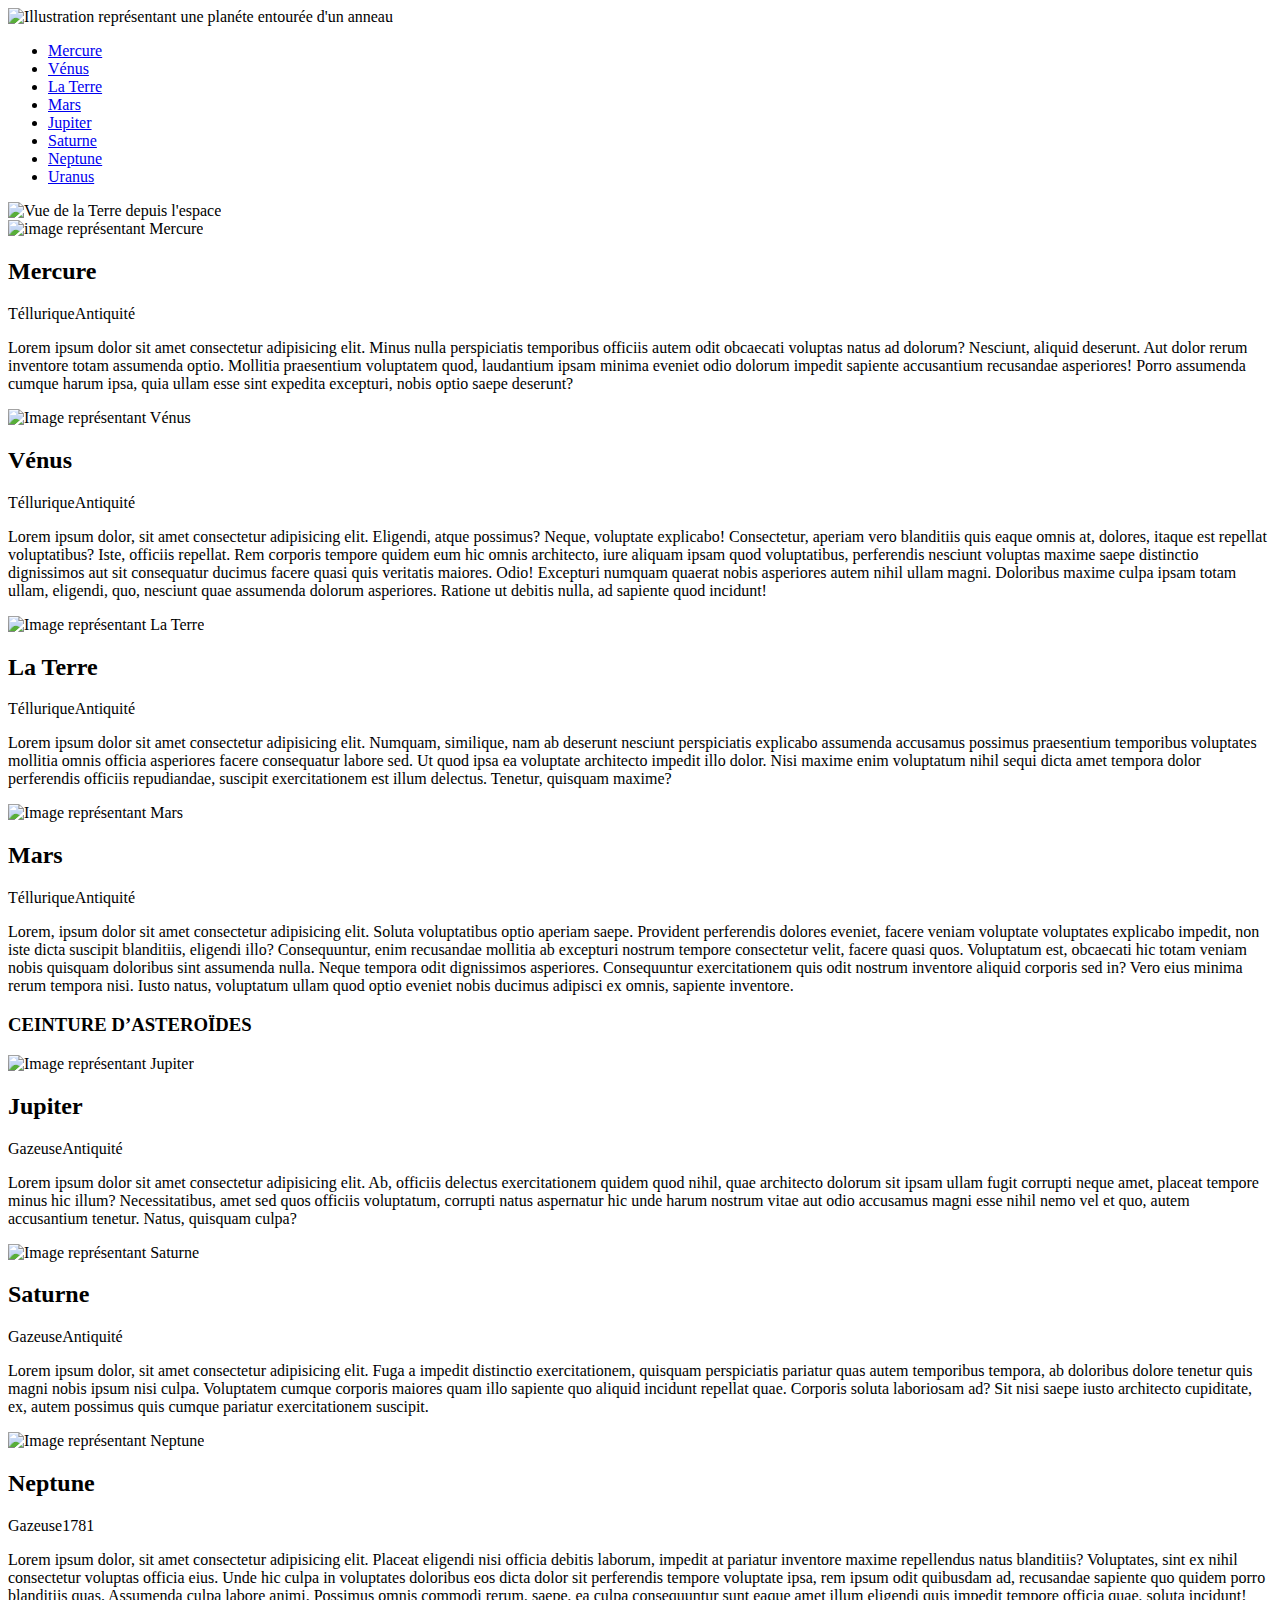
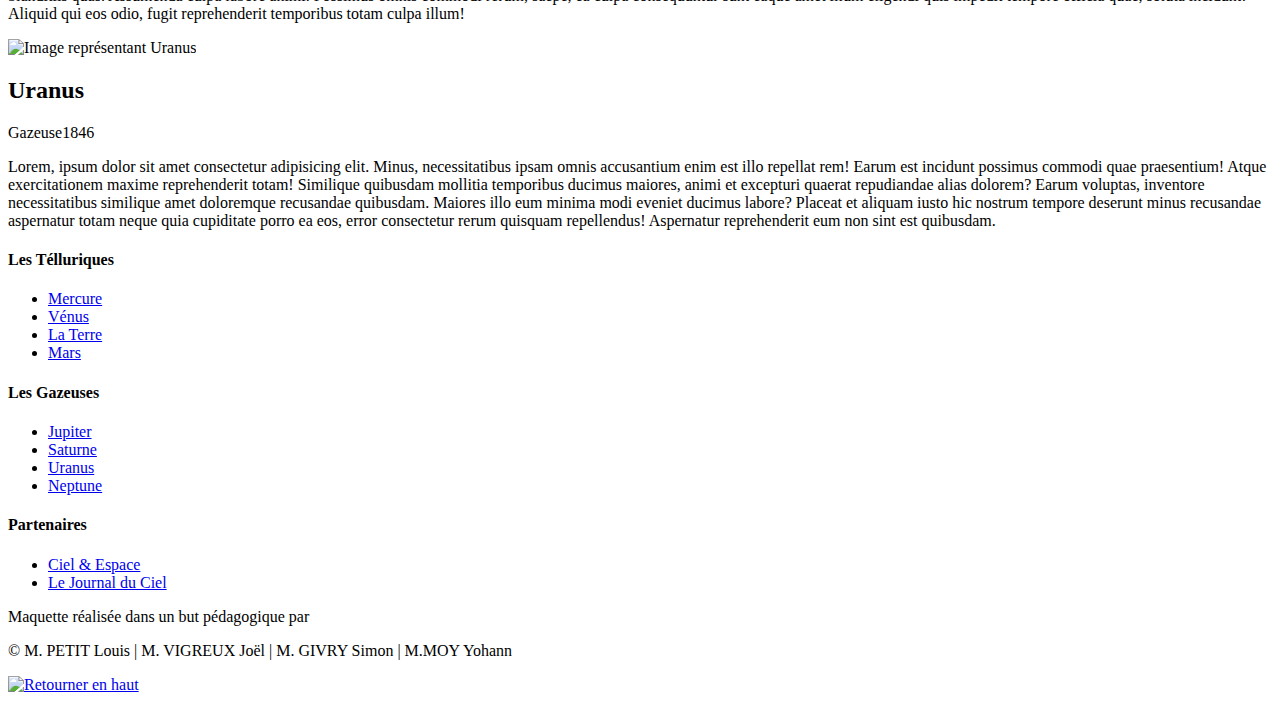
==== les-planetes/index.html @ d618289a "maj" ====
<!DOCTYPE html>
<html lang="zxx">

<head>
    <meta charset="UTF-8">
    <meta http-equiv="X-UA-Compatible" content="IE=edge">
    <meta name="viewport" content="width=device-width, initial-scale=1.0">
    <meta name="description"
        content="Petite description des planétes composant notre système solaire, avec leur nom, leur type, la période">
    <title>Le Système Solaire</title>
    <link rel="shortcut icon" href="./assets/images/Vectorlogo.png" type="image/png">
    <link rel="stylesheet" href="./assets/styles/style.css">
</head>

<body>
    <header>
        <div>
            <!-- Logo image -->
            <img src="./assets/images/Vectorlogo.png" alt="Illustration représentant une planéte entourée d'un anneau">
            <!-- Navbar start -->
            <nav>
                <ul>
                    <li><a href="#mercure" title="Aller au paragraphe sur la planéte Mercure">Mercure</a></li>
                    <li><a href="#venus" title="Aller au paragraphe sur la planéte Vénus">Vénus</a></li>
                    <li><a href="#earth" title="Aller au paragraphe sur la planéte Terre">La Terre</a></li>
                    <li><a href="#mars" title="Aller au paragraphe sur la planéte Mars">Mars</a></li>
                    <li><a href="#jupiter" title="Aller au paragraphe sur la planéte Jupiter">Jupiter</a></li>
                    <li><a href="#saturn" title="Aller au paragraphe sur la planéte Saturne">Saturne</a></li>
                    <li><a href="#neptun" title="Aller au paragraphe sur la planéte Neptune">Neptune</a></li>
                    <li><a href="#uranus" title="Aller au paragraphe sur la planéte Uranus">Uranus</a></li>
                </ul>
            </nav>
            <!-- Navbar end -->

            <!-- Hamburger Menu -->
            
            <!-- Hamburger Menu end -->
            
        </div>
        <img id="bg" src="./assets/images/bg_header.png" alt="Vue de la Terre depuis l'espace">
    </header>
    <main>
        <div class="main">

            <!-- Mercure paragraphe start -->
            <div class="left">
                <img src="./assets/images/mercure.png" alt="image représentant Mercure">
                <div>
                    <h2 id="mercure">Mercure</h2>
                    <div class="buttons">
                        <span class="typeT">Téllurique</span><span class="discover">Antiquité</span>
                    </div>
                    <p>Lorem ipsum dolor sit amet consectetur adipisicing elit. Minus nulla perspiciatis temporibus
                        officiis autem odit obcaecati voluptas natus ad dolorum? Nesciunt, aliquid deserunt. Aut dolor
                        rerum inventore totam assumenda optio.
                        Mollitia praesentium voluptatem quod, laudantium ipsam minima eveniet odio dolorum impedit
                        sapiente accusantium recusandae asperiores! Porro assumenda cumque harum ipsa, quia ullam esse
                        sint expedita excepturi, nobis optio saepe deserunt?</p>
                </div>
            </div>
            <!-- Mercure paragraphe end -->

            <!-- Venus paragraphe start -->
            <div class="right">
                <img src="./assets/images/venus.png" alt="Image représentant Vénus">
                <div>
                    <h2 id="venus">Vénus</h2>
                    <div class="buttons">
                        <span class="typeT">Téllurique</span><span class="discover">Antiquité</span>
                    </div>
                    <p>Lorem ipsum dolor, sit amet consectetur adipisicing elit. Eligendi, atque possimus? Neque,
                        voluptate explicabo! Consectetur, aperiam vero blanditiis quis eaque omnis at, dolores, itaque
                        est repellat voluptatibus? Iste, officiis repellat.
                        Rem corporis tempore quidem eum hic omnis architecto, iure aliquam ipsam quod voluptatibus,
                        perferendis nesciunt voluptas maxime saepe distinctio dignissimos aut sit consequatur ducimus
                        facere quasi quis veritatis maiores. Odio!
                        Excepturi numquam quaerat nobis asperiores autem nihil ullam magni. Doloribus maxime culpa ipsam
                        totam ullam, eligendi, quo, nesciunt quae assumenda dolorum asperiores. Ratione ut debitis
                        nulla, ad sapiente quod incidunt!</p>
                </div>
            </div>
            <!-- Venus paragraphe end -->

            <!-- Earth paragraphe start -->
            <div class="left">
                <img src="./assets/images/earth.png" alt="Image représentant La Terre">
                <div>
                    <h2 id="earth">La Terre</h2>
                    <div class="buttons">
                        <span class="typeT">Téllurique</span><span class="discover">Antiquité</span>
                    </div>
                    <p>Lorem ipsum dolor sit amet consectetur adipisicing elit. Numquam, similique, nam ab deserunt
                        nesciunt perspiciatis explicabo assumenda accusamus possimus praesentium temporibus voluptates
                        mollitia omnis officia asperiores facere consequatur labore sed.
                        Ut quod ipsa ea voluptate architecto impedit illo dolor. Nisi maxime enim voluptatum nihil sequi
                        dicta amet tempora dolor perferendis officiis repudiandae, suscipit exercitationem est illum
                        delectus. Tenetur, quisquam maxime?</p>
                </div>
            </div>
            <!-- Earth paragraphe end -->

            <!-- Mars paragraphe start -->
            <div class="right">
                <img src="./assets/images/mars.png" alt="Image représentant Mars">
                <div>
                    <h2 id="mars">Mars</h2>
                    <div class="buttons">
                        <span class="typeT">Téllurique</span><span class="discover">Antiquité</span>
                    </div>
                    <p>Lorem, ipsum dolor sit amet consectetur adipisicing elit. Soluta voluptatibus optio aperiam
                        saepe. Provident perferendis dolores eveniet, facere veniam voluptate voluptates explicabo
                        impedit, non iste dicta suscipit blanditiis, eligendi illo?
                        Consequuntur, enim recusandae mollitia ab excepturi nostrum tempore consectetur velit, facere
                        quasi quos. Voluptatum est, obcaecati hic totam veniam nobis quisquam doloribus sint assumenda
                        nulla. Neque tempora odit dignissimos asperiores.
                        Consequuntur exercitationem quis odit nostrum inventore aliquid corporis sed in? Vero eius
                        minima rerum tempora nisi. Iusto natus, voluptatum ullam quod optio eveniet nobis ducimus
                        adipisci ex omnis, sapiente inventore.</p>
                </div>
            </div>
            <!-- Mars paragraphe end -->

            <h3>CEINTURE D’ASTEROÏDES</h3>

            <!-- Jupiter paragraphe start -->
            <div class="left">
                <img src="./assets/images/jupiter.png" alt="Image représentant Jupiter">
                <div>
                    <h2 id="jupiter">Jupiter</h2>
                    <div class="buttons">
                        <span class="typeG">Gazeuse</span><span class="discover">Antiquité</span>
                    </div>
                    <p>Lorem ipsum dolor sit amet consectetur adipisicing elit. Ab, officiis delectus exercitationem
                        quidem quod nihil, quae architecto dolorum sit ipsam ullam fugit corrupti neque amet, placeat
                        tempore minus hic illum?
                        Necessitatibus, amet sed quos officiis voluptatum, corrupti natus aspernatur hic unde harum
                        nostrum vitae aut odio accusamus magni esse nihil nemo vel et quo, autem accusantium tenetur.
                        Natus, quisquam culpa?</p>
                </div>
            </div>
            <!-- Jupiter paragraphe end -->

            <!-- Saturn paragraphe start -->
            <div class="right">
                <img src="./assets/images/saturn.png" alt="Image représentant Saturne">
                <div>
                    <h2 id="saturn">Saturne</h2>
                    <div class="buttons">
                        <span class="typeG">Gazeuse</span><span class="discover">Antiquité</span>
                    </div>
                    <p>Lorem ipsum dolor, sit amet consectetur adipisicing elit. Fuga a impedit distinctio
                        exercitationem, quisquam perspiciatis pariatur quas autem temporibus tempora, ab doloribus
                        dolore tenetur quis magni nobis ipsum nisi culpa.
                        Voluptatem cumque corporis maiores quam illo sapiente quo aliquid incidunt repellat quae.
                        Corporis soluta laboriosam ad? Sit nisi saepe iusto architecto cupiditate, ex, autem possimus
                        quis cumque pariatur exercitationem suscipit.</p>
                </div>
            </div>
            <!-- Saturn paragraphe end -->

            <!-- Neptun paragraphe start -->
            <div class="left">
                <img src="./assets/images/neptun.png" alt="Image représentant Neptune">
                <div>
                    <h2 id="neptun">Neptune</h2>
                    <div class="buttons">
                        <span class="typeG">Gazeuse</span><span class="discover">1781</span>
                    </div>
                    <p>Lorem ipsum dolor, sit amet consectetur adipisicing elit. Placeat eligendi nisi officia debitis
                        laborum, impedit at pariatur inventore maxime repellendus natus blanditiis? Voluptates, sint ex
                        nihil consectetur voluptas officia eius.
                        Unde hic culpa in voluptates doloribus eos dicta dolor sit perferendis tempore voluptate ipsa,
                        rem ipsum odit quibusdam ad, recusandae sapiente quo quidem porro blanditiis quas. Assumenda
                        culpa labore animi.
                        Possimus omnis commodi rerum, saepe, ea culpa consequuntur sunt eaque amet illum eligendi quis
                        impedit tempore officia quae, soluta incidunt! Aliquid qui eos odio, fugit reprehenderit
                        temporibus totam culpa illum!</p>
                </div>
            </div>
            <!-- Neptun paragraphe end -->

            <!-- Uranus paragraphe start -->
            <div class="right">
                <img src="./assets/images/uranus.png" alt="Image représentant Uranus">
                <div>
                    <h2 id="uranus">Uranus</h2>
                    <div class="buttons">
                        <span class="typeG">Gazeuse</span><span class="discover">1846</span>
                    </div>
                    <p id="lastParagraphe">Lorem, ipsum dolor sit amet consectetur adipisicing elit. Minus,
                        necessitatibus ipsam omnis accusantium enim est illo repellat rem! Earum est incidunt possimus
                        commodi quae praesentium! Atque exercitationem maxime reprehenderit totam!
                        Similique quibusdam mollitia temporibus ducimus maiores, animi et excepturi quaerat repudiandae
                        alias dolorem? Earum voluptas, inventore necessitatibus similique amet doloremque recusandae
                        quibusdam. Maiores illo eum minima modi eveniet ducimus labore?
                        Placeat et aliquam iusto hic nostrum tempore deserunt minus recusandae aspernatur totam neque
                        quia cupiditate porro ea eos, error consectetur rerum quisquam repellendus! Aspernatur
                        reprehenderit eum non sint est quibusdam.</p>
                </div>
            </div>
            <!-- Uranus paragraphe end -->
        </div>
    </main>
    <footer>
        <div id="fullFooter">
            <div id="fleft">
                <!-- Bottom Navigation start -->
                <div>
                    <h4>Les Télluriques</h4>
                    <ul>
                        <li><a href="#mercure" title="Aller au paragraphe sur la planéte Mercure">Mercure</a></li>
                        <li><a href="#venus" title="Aller au paragraphe sur la planéte Vénus">Vénus</a></li>
                        <li><a href="#earth" title="Aller au paragraphe sur la planéte Terre">La Terre</a></li>
                        <li><a href="#mars" title="Aller au paragraphe sur la planéte Mars">Mars</a></li>
                    </ul>
                </div>
                <span class="vLine"></span>
                <div>
                    <h4>Les Gazeuses</h4>
                    <ul>
                        <li><a href="#jupiter" title="Aller au paragraphe sur la planéte Jupiter">Jupiter</a></li>
                        <li><a href="#saturn" title="Aller au paragraphe sur la planéte Saturne">Saturne</a></li>
                        <li><a href="#uranus" title="Aller au paragraphe sur la planéte Uranus">Uranus</a></li>
                        <li><a href="#neptun" title="Aller au paragraphe sur la planéte Neptune">Neptune</a></li>
                    </ul>
                </div>
                <span class="vLine"></span>
                <div>
                    <h4>Partenaires</h4>
                    <ul>
                        <li><a href="https://www.cieletespace.fr" target="_blank"
                                title="Lien vers le site CielEtEspace.fr">Ciel &
                                Espace</a></li>
                        <li><a href="https://data.bnf.fr/fr/34428169/journal_du_ciel/" target="_blank" title="indique les
                                référence pour le livre du Journal du Ciel">Le
                                Journal du Ciel</a></li>
                    </ul>
                </div>
            </div>
            <!-- Bottom Navigation end -->
            <div class="bFooter">
                <span class="hLine"></span>
                <p>
                    Maquette réalisée dans un but pédagogique par
                </p>
                <p>
                    &#169; M. PETIT Louis | M. VIGREUX Joël | M. GIVRY Simon | M.MOY Yohann
                </p>
            </div>
        </div>
    </footer>
    <div id="scroll_to_top">
        <a href="#"><img src="../Les_Planetes/assets/images/icons8-double-up-50.png" alt="Retourner en haut"></a>
    </div>
</body>

</html>
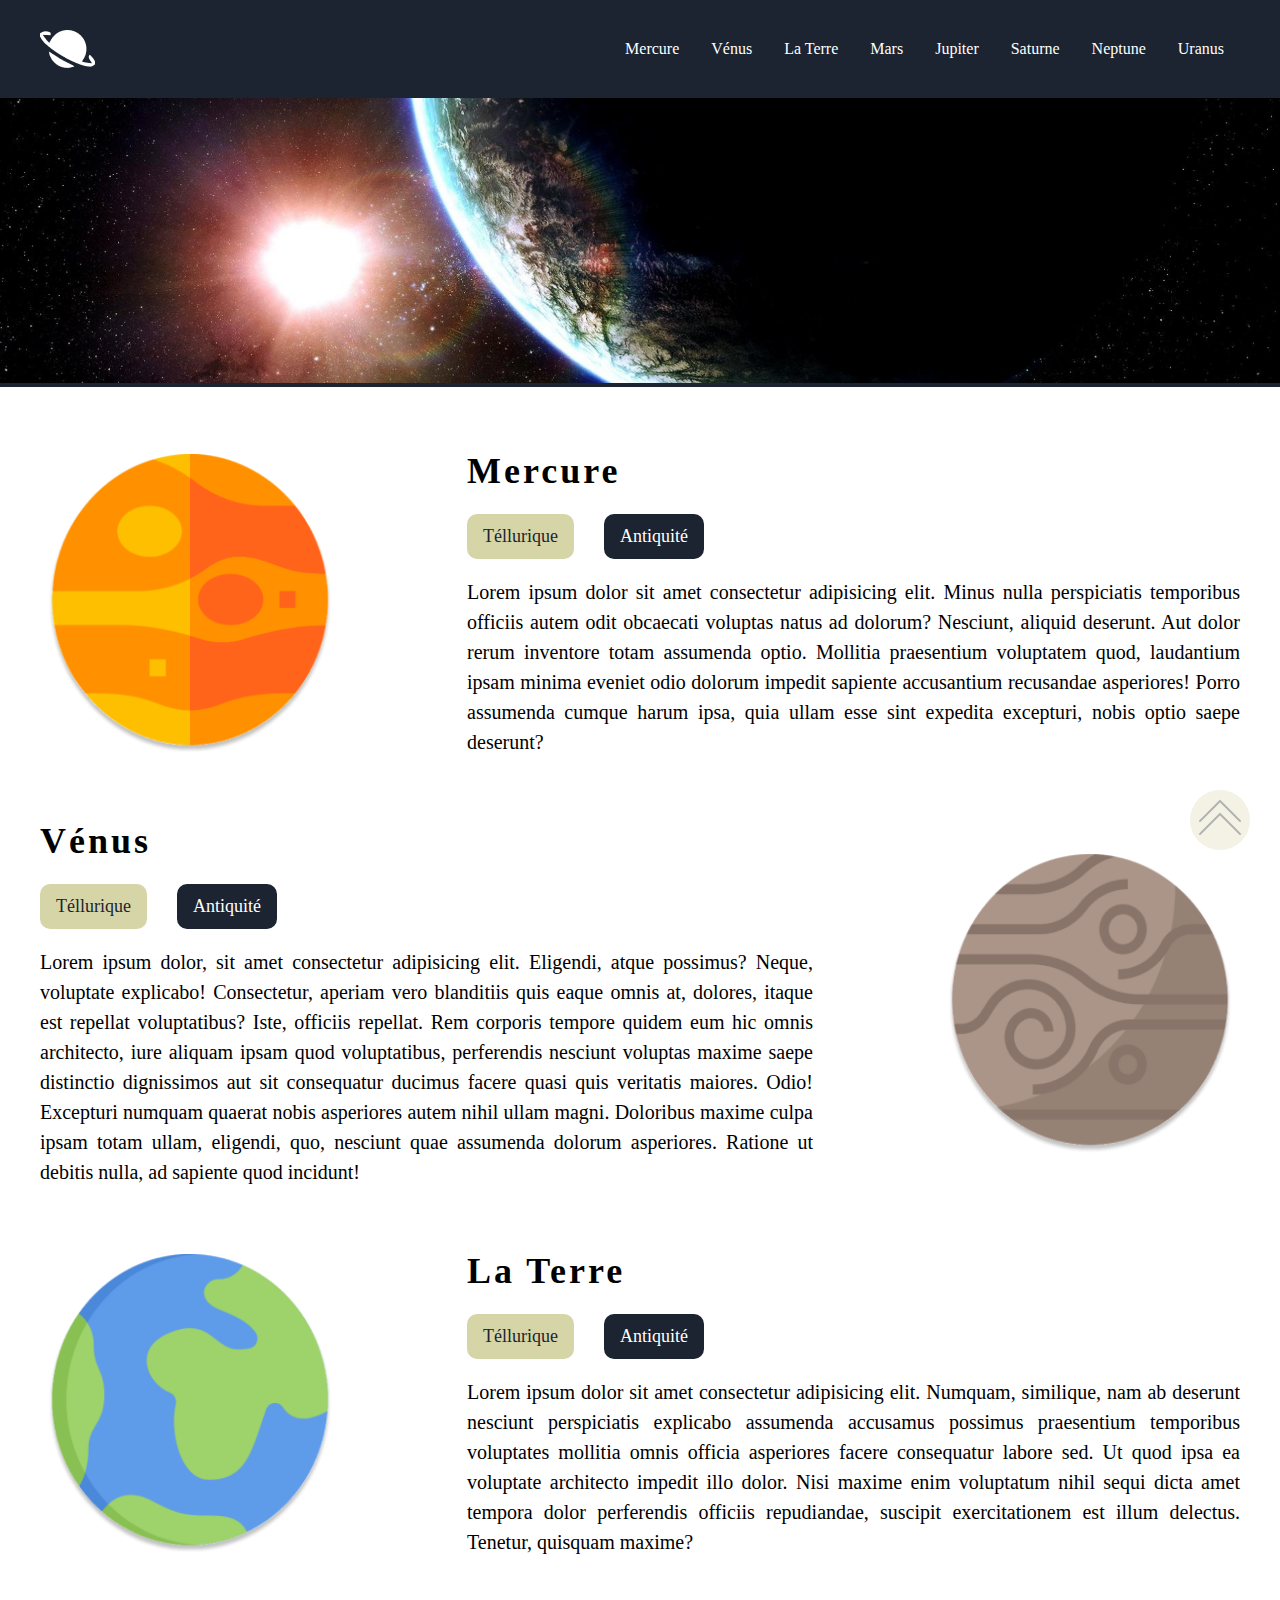
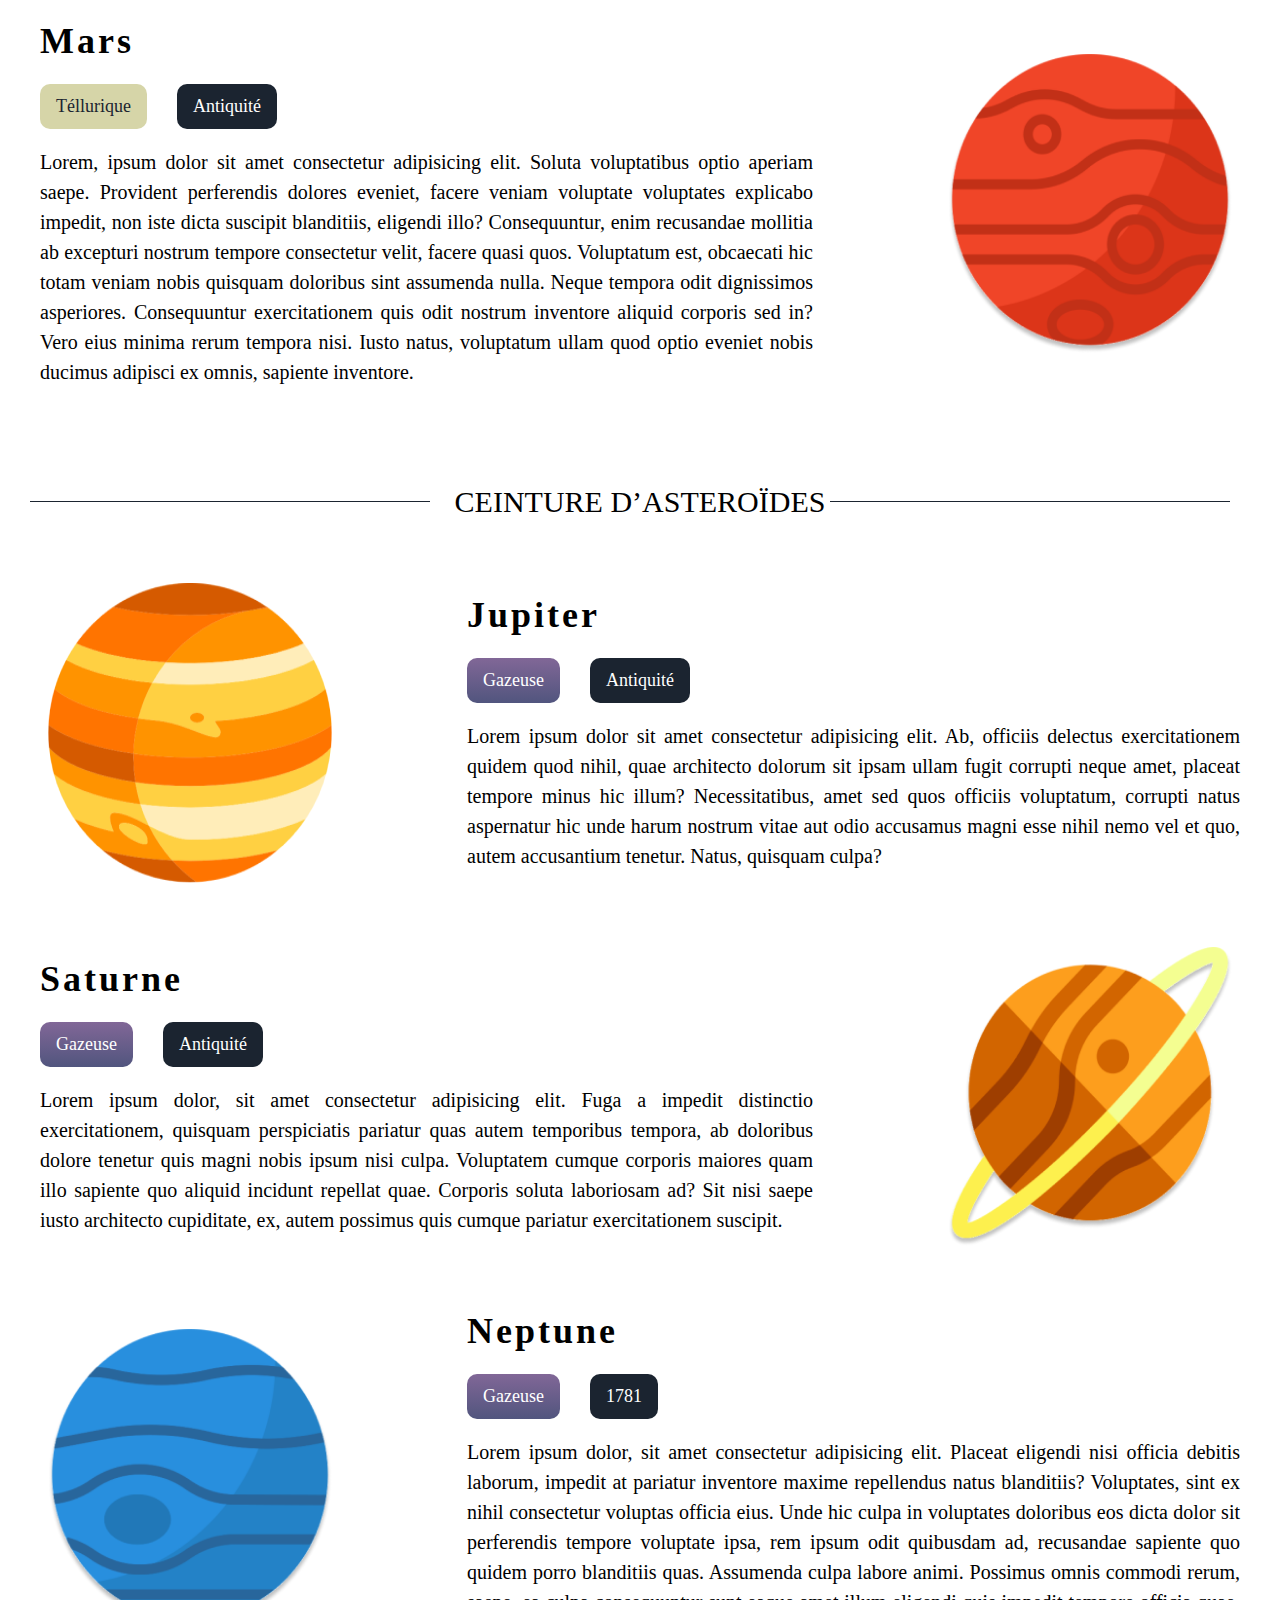
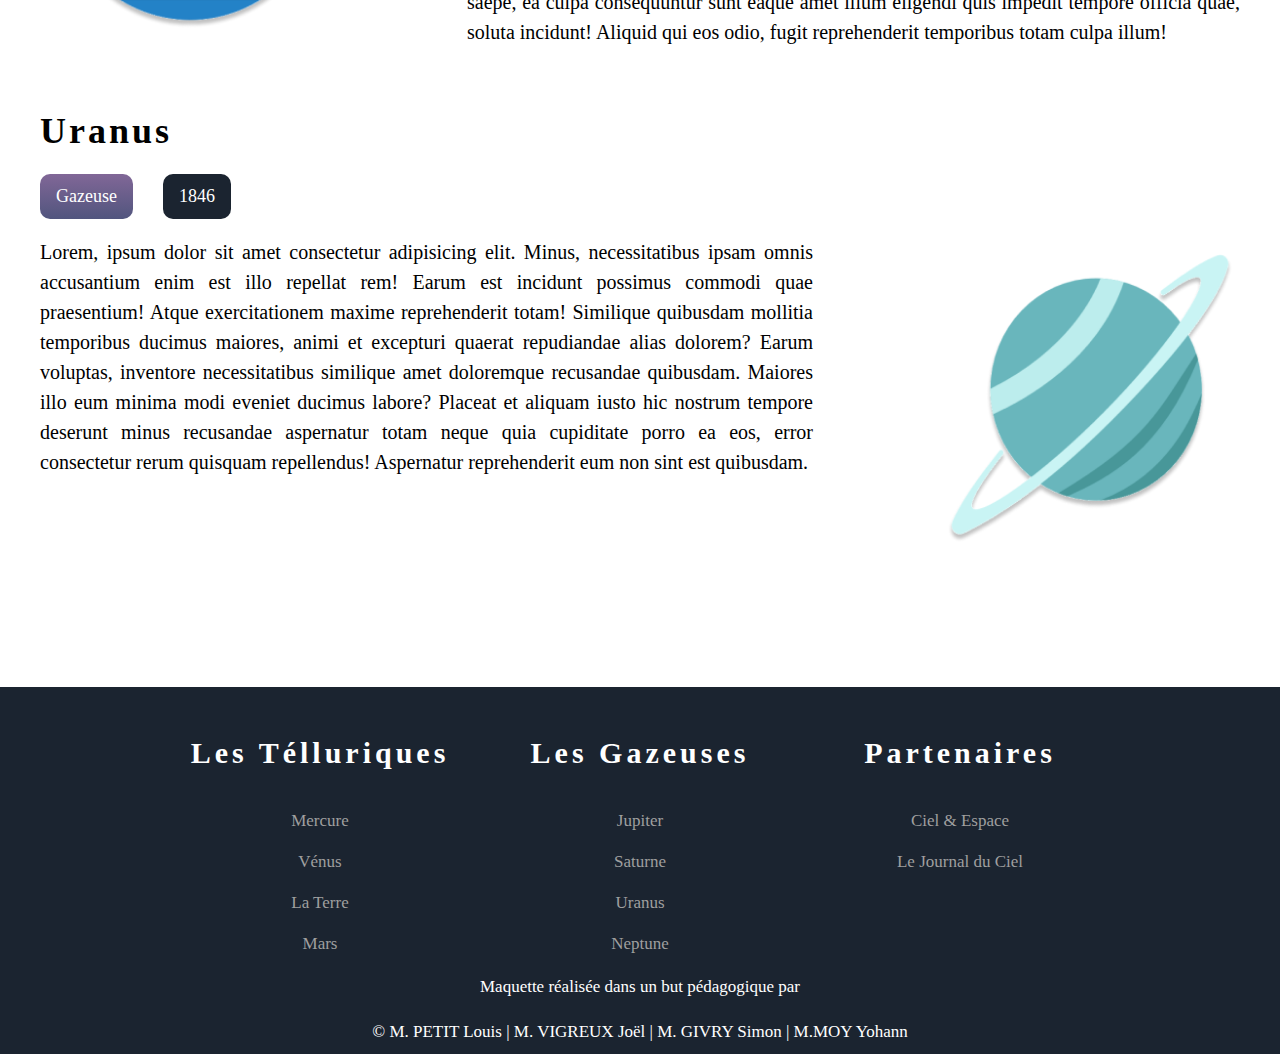
==== commit 927d7251: "maj" ====
--- a/les-planetes/index.html
+++ b/les-planetes/index.html
@@ -8,15 +8,15 @@
     <meta name="description"
         content="Petite description des planétes composant notre système solaire, avec leur nom, leur type, la période">
     <title>Le Système Solaire</title>
-    <link rel="shortcut icon" href="./assets/images/Vectorlogo.png" type="image/png">
-    <link rel="stylesheet" href="./assets/styles/style.css">
+    <link rel="shortcut icon" href="./src/images/Vectorlogo.png" type="image/png">
+    <link rel="stylesheet" href="./webfiles/styles/css/style.css">
 </head>
 
 <body>
     <header>
         <div>
             <!-- Logo image -->
-            <img src="./assets/images/Vectorlogo.png" alt="Illustration représentant une planéte entourée d'un anneau">
+            <img src="./src/images/Vectorlogo.png" alt="Illustration représentant une planéte entourée d'un anneau">
             <!-- Navbar start -->
             <nav>
                 <ul>
@@ -37,14 +37,14 @@
             <!-- Hamburger Menu end -->
             
         </div>
-        <img id="bg" src="./assets/images/bg_header.png" alt="Vue de la Terre depuis l'espace">
+        <img id="bg" src="./src/images/bg_header.png" alt="Vue de la Terre depuis l'espace">
     </header>
     <main>
         <div class="main">
 
             <!-- Mercure paragraphe start -->
             <div class="left">
-                <img src="./assets/images/mercure.png" alt="image représentant Mercure">
+                <img src="./src/images/mercure.png" alt="image représentant Mercure">
                 <div>
                     <h2 id="mercure">Mercure</h2>
                     <div class="buttons">
@@ -62,7 +62,7 @@
 
             <!-- Venus paragraphe start -->
             <div class="right">
-                <img src="./assets/images/venus.png" alt="Image représentant Vénus">
+                <img src="./src/images/venus.png" alt="Image représentant Vénus">
                 <div>
                     <h2 id="venus">Vénus</h2>
                     <div class="buttons">
@@ -83,7 +83,7 @@
 
             <!-- Earth paragraphe start -->
             <div class="left">
-                <img src="./assets/images/earth.png" alt="Image représentant La Terre">
+                <img src="./src/images/earth.png" alt="Image représentant La Terre">
                 <div>
                     <h2 id="earth">La Terre</h2>
                     <div class="buttons">
@@ -101,7 +101,7 @@
 
             <!-- Mars paragraphe start -->
             <div class="right">
-                <img src="./assets/images/mars.png" alt="Image représentant Mars">
+                <img src="./src/images/mars.png" alt="Image représentant Mars">
                 <div>
                     <h2 id="mars">Mars</h2>
                     <div class="buttons">
@@ -124,7 +124,7 @@
 
             <!-- Jupiter paragraphe start -->
             <div class="left">
-                <img src="./assets/images/jupiter.png" alt="Image représentant Jupiter">
+                <img src="./src/images/jupiter.png" alt="Image représentant Jupiter">
                 <div>
                     <h2 id="jupiter">Jupiter</h2>
                     <div class="buttons">
@@ -142,7 +142,7 @@
 
             <!-- Saturn paragraphe start -->
             <div class="right">
-                <img src="./assets/images/saturn.png" alt="Image représentant Saturne">
+                <img src="./src/images/saturn.png" alt="Image représentant Saturne">
                 <div>
                     <h2 id="saturn">Saturne</h2>
                     <div class="buttons">
@@ -160,7 +160,7 @@
 
             <!-- Neptun paragraphe start -->
             <div class="left">
-                <img src="./assets/images/neptun.png" alt="Image représentant Neptune">
+                <img src="./src/images/neptun.png" alt="Image représentant Neptune">
                 <div>
                     <h2 id="neptun">Neptune</h2>
                     <div class="buttons">
@@ -181,7 +181,7 @@
 
             <!-- Uranus paragraphe start -->
             <div class="right">
-                <img src="./assets/images/uranus.png" alt="Image représentant Uranus">
+                <img src="./src/images/uranus.png" alt="Image représentant Uranus">
                 <div>
                     <h2 id="uranus">Uranus</h2>
                     <div class="buttons">
@@ -250,7 +250,7 @@
         </div>
     </footer>
     <div id="scroll_to_top">
-        <a href="#"><img src="../Les_Planetes/assets/images/icons8-double-up-50.png" alt="Retourner en haut"></a>
+        <a href="#"><img src="./src/images/icons8-double-up-50.png" alt="Retourner en haut"></a>
     </div>
 </body>
 
--- a/les-planetes/webfiles/styles/css/style.css
+++ b/les-planetes/webfiles/styles/css/style.css
@@ -0,0 +1,391 @@
+/* CSS Général */
+@font-face {
+    font-family: "Roboto-Regular";
+    src: url(../fonts/Roboto-Regular.ttf);
+}
+
+@font-face {
+    font-family: "Montserrat-Regular";
+    src: url(../fonts/Montserrat-Regular.ttf);
+}
+
+* {
+    margin: 0;
+    padding: 0;
+}
+
+html {
+    scroll-behavior: smooth;
+}
+
+body {
+    position: relative;
+    font-family: "Roboto-Regular";
+    font-size: 16px;
+}
+
+/* Header */
+header {
+    background: #1B2430;
+}
+header div {
+    background: #1B2430;
+    display: flex;
+    justify-content: space-between;
+    align-items: center;
+    max-width: 1200px;
+    width: 100%;
+    margin: 0 auto;
+}
+
+#bg {
+    width: 100%;
+}
+
+header nav img {
+    width: 55px;
+    height: 50px;
+}
+
+header nav ul {
+    list-style: none;
+    display: flex;
+}
+
+header nav a {
+    position: relative;
+    display: block;
+    text-decoration: none;
+    color: #ffffff;
+    padding: 2.5rem 1rem;
+}
+
+header nav a:hover {
+    transform: scale(1.04);
+    color: rgb(217, 217, 217);
+}
+
+header nav a:hover::after {
+    content: "";
+    position: absolute;
+    width: 80%;
+    background: #ffffff;
+    height: 1px;
+    bottom: 30px;
+    left: 10px;
+    transform-origin: left;
+    animation: animLink 1.4s infinite ease-in-out;
+}
+
+@keyframes animLink {
+    50% {
+        transform: scaleX(0.2);
+    }
+
+    100% {
+        transform: scaleX(1);
+    }
+}
+
+/* Main */
+main div {
+    display: flex;
+    flex-direction: column;
+    margin: 0 auto;
+}
+
+.left,
+.right {
+    flex-direction: row;
+    align-items: center;
+    width: 100%;
+    max-width: 1200px;
+    margin-top: 4rem;
+}
+
+.left img,
+.right img {
+    width: 300px;
+    height: 300px;
+}
+
+.left h2,
+.right h2 {
+    margin-left: 0;
+    font-weight: 700;
+    font-size: 2.25rem;
+    line-height: 41px;
+    letter-spacing: 3px;
+}
+
+.left p,
+.right p {
+    font-weight: 400;
+    font-size: 1.25rem;
+    text-align: justify;
+    line-height: 30px;
+}
+
+.left {
+    flex-direction: row;
+}
+
+.right {
+    flex-direction: row-reverse;
+}
+
+.left>div {
+    margin-left: 7.938rem;
+}
+
+.right>div {
+    margin-right: 7.938rem;
+}
+
+.buttons {
+    display: flex;
+    flex-direction: row;
+    margin-top: 1.375rem;
+    margin-bottom: 1.125rem;
+    font-weight: 500;
+    font-size: 1.125rem;
+}
+
+.buttons,
+h2 {
+    margin-left: 0;
+}
+
+.typeT,
+.discover,
+.typeG {
+    padding: 0.75rem 1rem;
+    border-radius: 10px;
+}
+
+.typeT {
+    background-color: #D6D5A8;
+    color: #1B2430;
+    margin-right: 1.875rem;
+}
+
+.typeG {
+    background: linear-gradient(#816797, #51557E);
+    color: #ffffff;
+    margin-right: 1.875rem;
+}
+
+.discover {
+    background-color: #1B2430;
+    color: #ffffff;
+}
+
+h3:first-of-type {
+    position: relative;
+    margin-top: 6.063rem;
+    margin-left: auto;
+    margin-right: auto;
+    font-weight: 500;
+    font-size: 1.875rem;
+    text-align: justify;
+    line-height: 35px;
+}
+
+h3:before {
+    content: "";
+    position: absolute;
+    top: 50%;
+    left: calc(-25rem - 1.563rem);
+    height: 1px;
+    width: 25rem;
+    background-color: #1B2430;
+}
+
+h3:after {
+    content: "";
+    position: absolute;
+    top: 50%;
+    left: calc(25rem - 1.563rem);
+    height: 1px;
+    width: 25rem;
+    background-color: #1B2430;
+}
+
+#lastParagraphe {
+    margin-bottom: 13.125rem;
+}
+
+/* Footer */
+
+footer {
+    display: flex;
+    flex-direction: column;
+    background-color: #1B2430;
+}
+
+#fullFooter {
+    max-width: 1200px;
+    width: 100%;
+    margin: 0 auto;
+}
+
+footer ul {
+    list-style: none;
+}
+
+#fleft {
+    display: flex;
+    justify-content: center;
+    flex-wrap: wrap;
+}
+
+#fleft div {
+    display: flex;
+    flex-direction: column;
+    align-items: center;
+}
+
+#fleft div h4 {
+    color: #ffffff;
+    font-weight: 700;
+    font-size: 1.875rem;
+    line-height: 40px;
+    letter-spacing: 4px;
+    text-align: center;
+    margin-top: 2.875rem;
+    margin-bottom: 1.688rem;
+    width: 320px;
+}
+
+#fleft li a {
+    display: block;
+    color: #9F9F9F;
+    text-decoration: none;
+    font-family: "Montserrat-Regular";
+    font-weight: 500;
+    font-size: 1.063rem;
+    line-height: 23px;
+    text-align: center;
+    padding: 0.563rem 0;
+}
+
+.vLine {
+    content: "";
+    width: 1px;
+    height: 210px;
+    background-color: #C4C4C4;
+    margin-top: 3.438rem;
+}
+
+.bFooter {
+    display: flex;
+    flex-direction: column;
+    align-items: center;
+}
+
+.hLine {
+    content: "";
+    width: 100%;
+    height: 1px;
+    background-color: #d2d2d2;
+    margin-top: 2.938rem;
+}
+
+.bFooter p {
+    color: #ffffff;
+    font-family: "Montserrat-Regular";
+    font-weight: 500;
+    font-size: 1.063rem;
+    line-height: 17px;
+    line-height: 23px;
+    text-align: center;
+    margin: 0.688rem auto;
+}
+
+#scroll_to_top {
+    position: fixed;
+    width: 60px;
+    height: 60px;
+    bottom: 50px;
+    right: 30px;
+    background: #D6D5A8;
+    border-radius: 50%;
+    opacity: 0.3;
+}
+
+#scroll_to_top:hover {
+    opacity: 1;
+    animation: animStT 0.5s infinite alternate;
+}
+@keyframes animStT {
+    0% {
+        transform: translateY(0);
+    }
+    100% {
+        transform: translateY(-20px);
+    }
+}
+#scroll_to_top img {
+    width: 50px;
+    height: 50px;
+    transform: translateX(5px) translatey(3px);
+}
+
+/* Responsive */
+
+@media screen and (max-width: 1220px) {
+
+    .left,
+    .right {
+        flex-direction: column;
+        width: 90%;
+    }
+
+    .left>div,
+    .right>div {
+        margin: 0.625rem auto;
+    }
+
+    .left p,
+    .right p {
+        font-size: 1rem;
+    }
+
+    h3:before {
+        left: calc(-12.5rem - 1.563rem);
+        width:12.5rem;
+    }
+
+    h3:after {
+        left: calc(25rem - 1.563rem);
+        width: 12.5rem;
+    }
+}
+footer span {
+    display: none;
+}
+
+@media screen and (max-width: 820px) {
+    header nav {
+        display: none;
+    }
+
+    h3:before, h3:after {
+        display: none;
+    }
+}
+
+
+@media screen and (max-width: 540px) {
+
+    .left,
+    .right {
+        width: 90%;
+    }
+
+    .left img,
+    .right img {
+        width: 150px;
+        height: 150px;
+    }
+}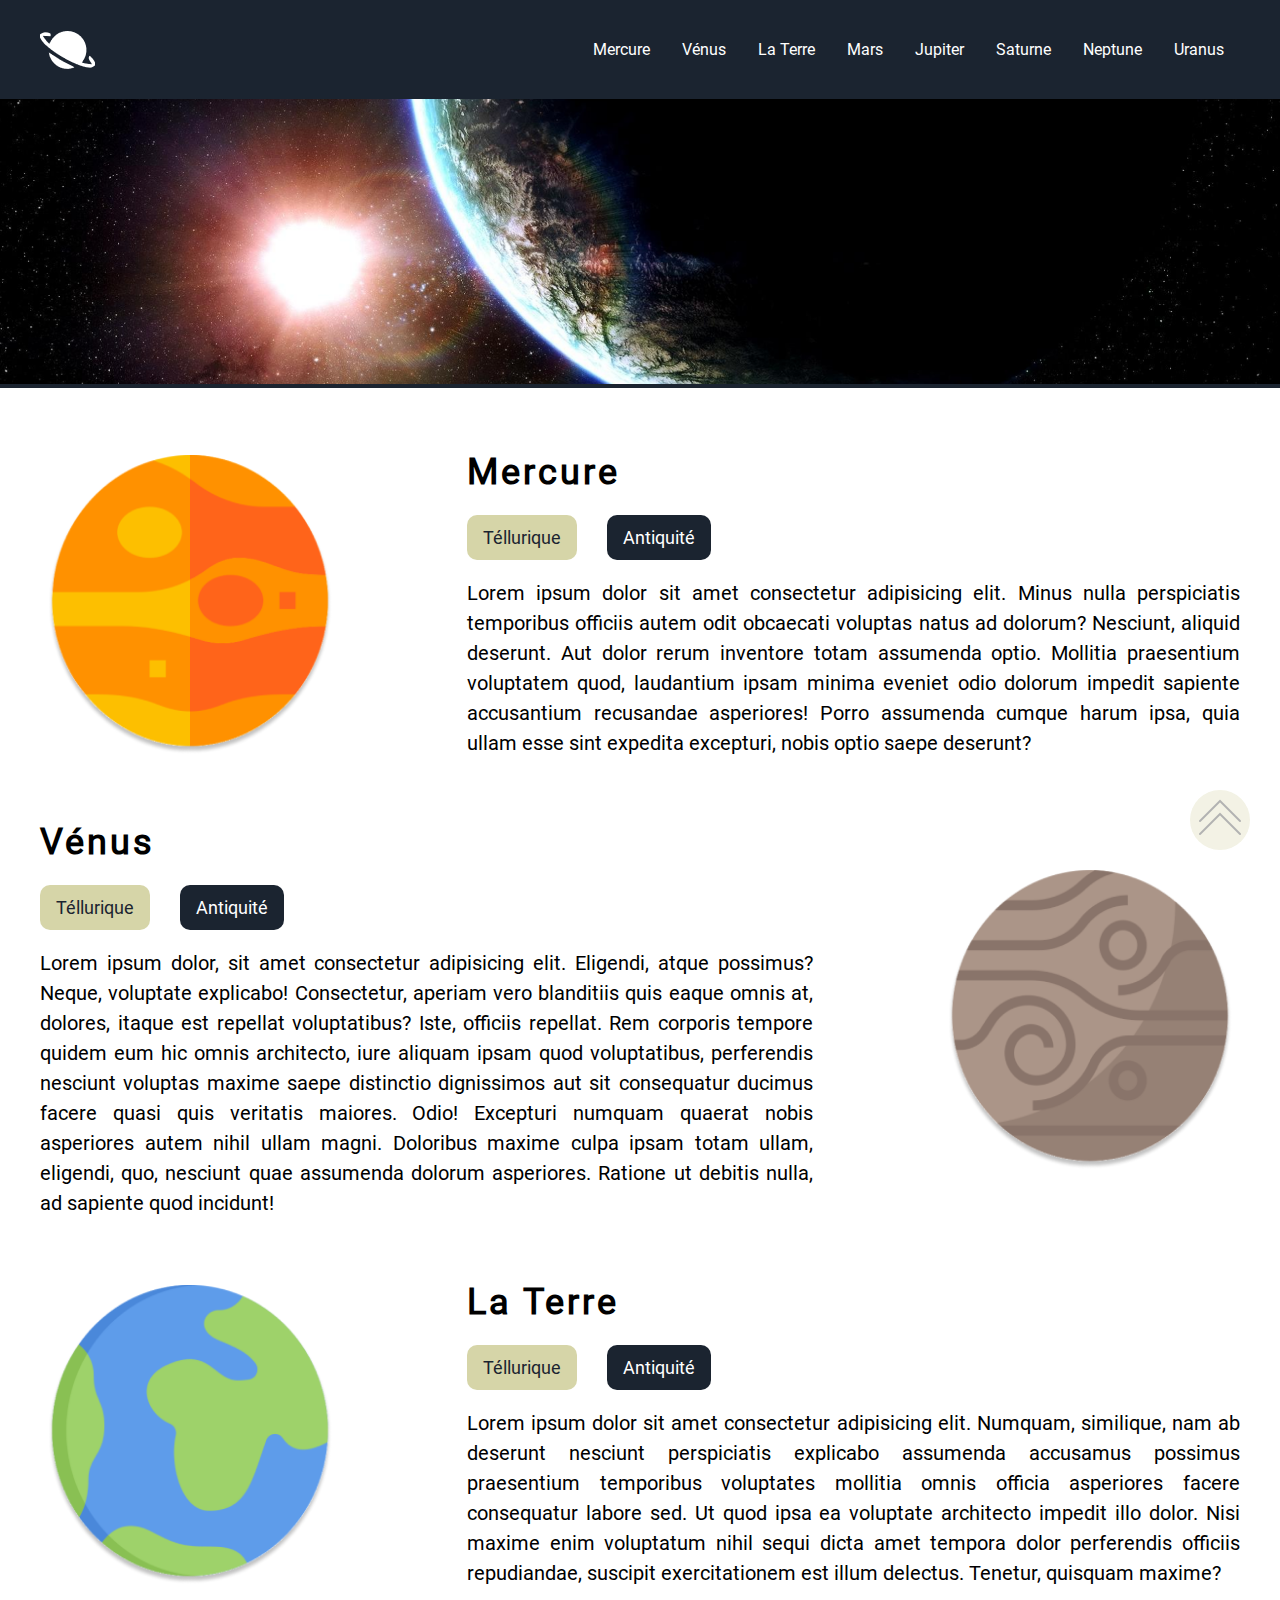
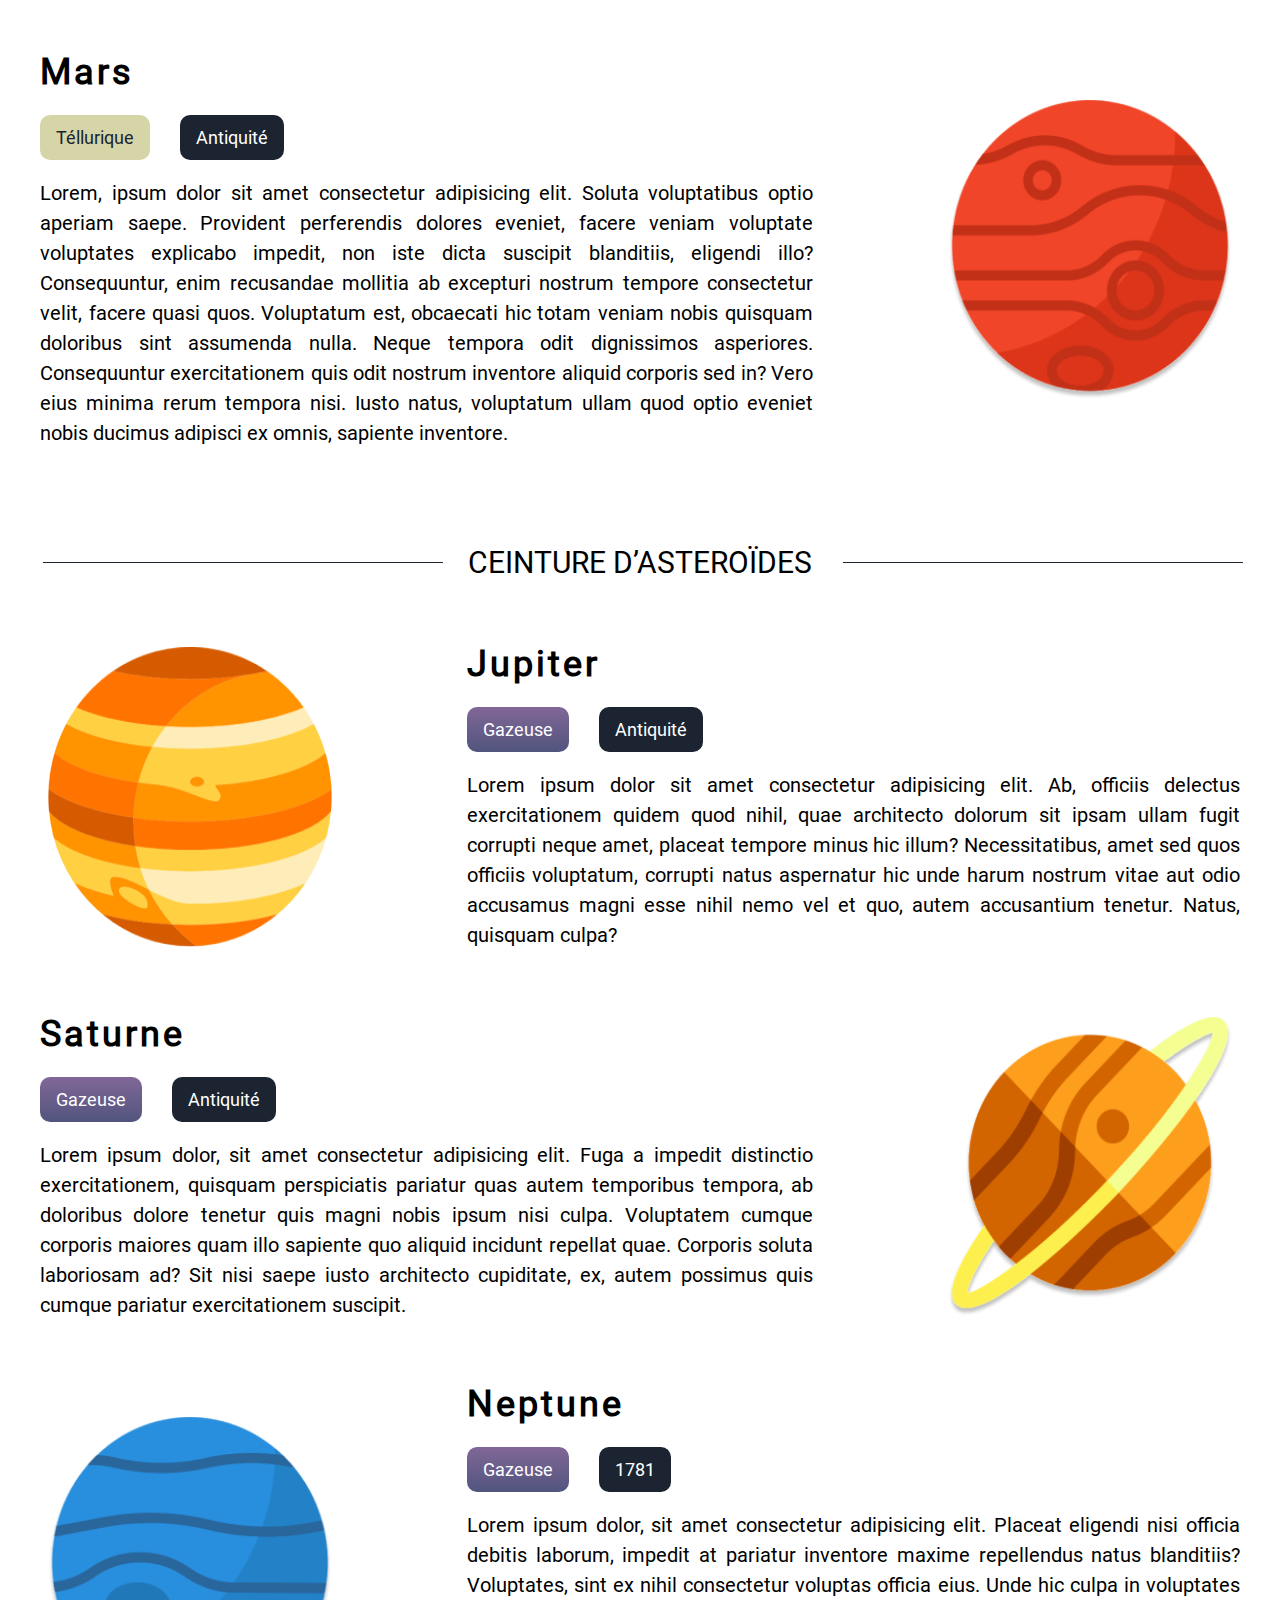
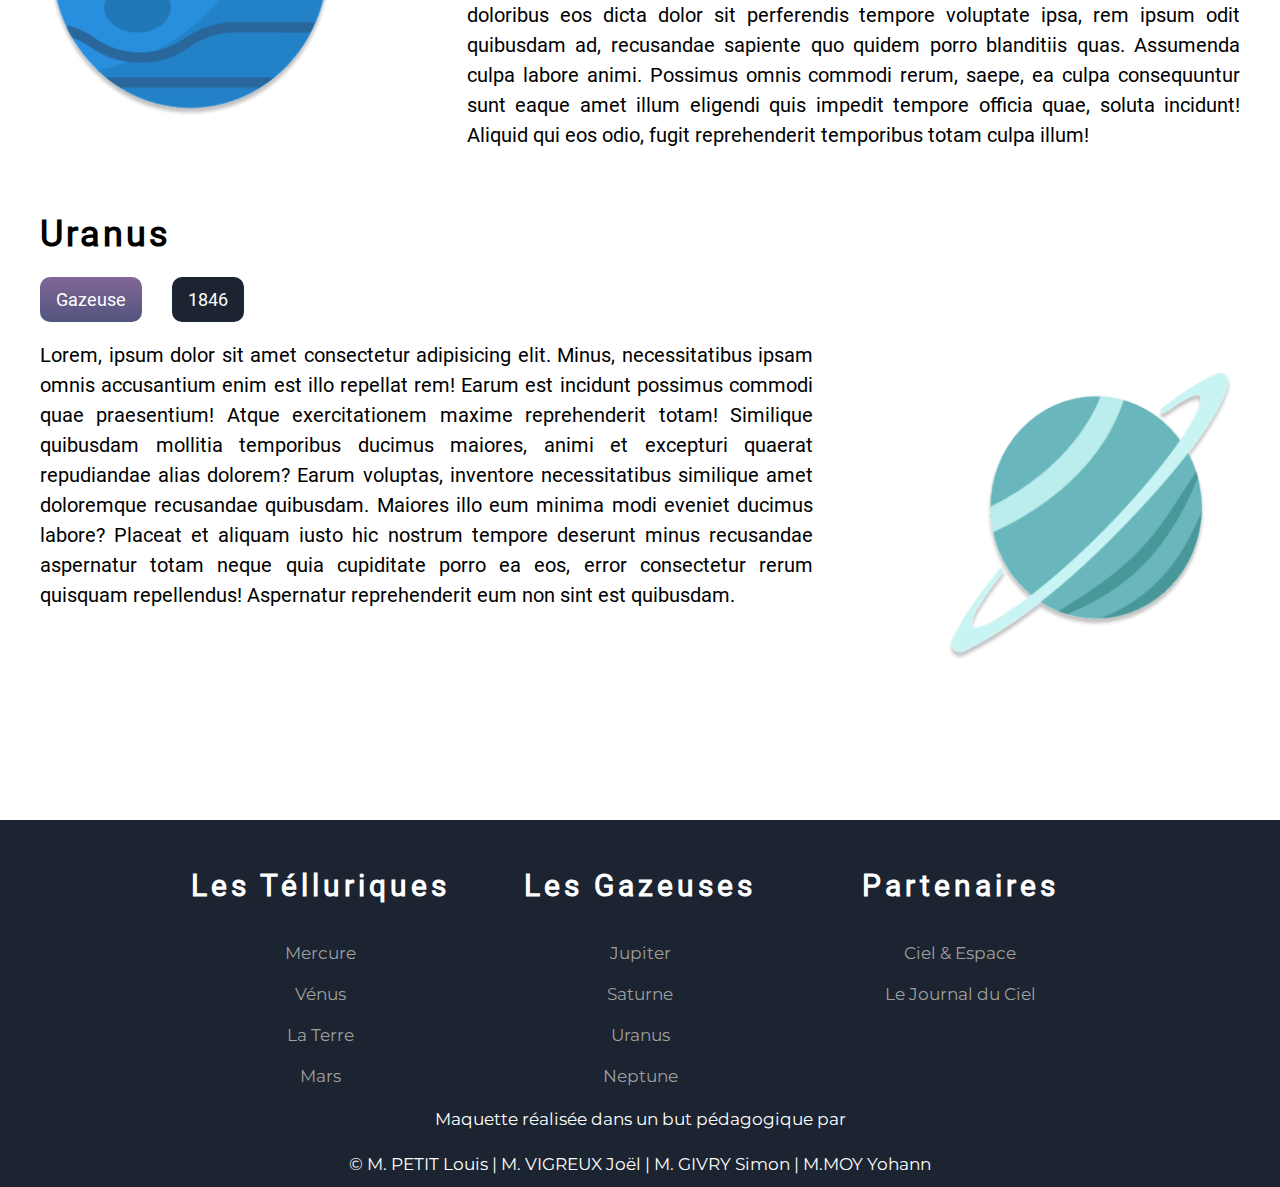
==== commit eb99afa7: "maj" ====
--- a/les-planetes/index.html
+++ b/les-planetes/index.html
@@ -33,7 +33,7 @@
             <!-- Navbar end -->
 
             <!-- Hamburger Menu -->
-            
+            <button id="hmenu"></button>
             <!-- Hamburger Menu end -->
             
         </div>
--- a/les-planetes/webfiles/styles/css/style.css
+++ b/les-planetes/webfiles/styles/css/style.css
@@ -1,12 +1,12 @@
 /* CSS Général */
 @font-face {
     font-family: "Roboto-Regular";
-    src: url(../fonts/Roboto-Regular.ttf);
+    src: url(../../../src/fonts/Roboto-Regular.ttf);
 }
 
 @font-face {
     font-family: "Montserrat-Regular";
-    src: url(../fonts/Montserrat-Regular.ttf);
+    src: url(../../../src/fonts/Montserrat-Regular.ttf);
 }
 
 * {
@@ -86,6 +86,9 @@
         transform: scaleX(1);
     }
 }
+#hmenu {
+    display: none;
+}
 
 /* Main */
 main div {
@@ -334,6 +337,9 @@
 /* Responsive */
 
 @media screen and (max-width: 1220px) {
+    #logo {
+        margin-left: 50px;
+    }
 
     .left,
     .right {
@@ -366,8 +372,32 @@
 }
 
 @media screen and (max-width: 820px) {
+    header div img {
+        margin-left: 40px;
+    }
     header nav {
         display: none;
+    }
+    #hmenu {
+        display: block;
+        width: 30px;
+        height: 30px;
+        margin: 10px 40px;
+        background-color: transparent;
+        border: none;
+        border-top: 2px solid #C4C4C4;
+        border-bottom: 2px solid #C4C4C4;
+        position: relative;
+
+    }
+    #hmenu:after {
+        position: absolute;
+        top: 50%;
+        transform: translateX(-50%);
+        content: "";
+        height: 1px;
+        width: 30px;
+        background: #C4C4C4;
     }
 
     h3:before, h3:after {
